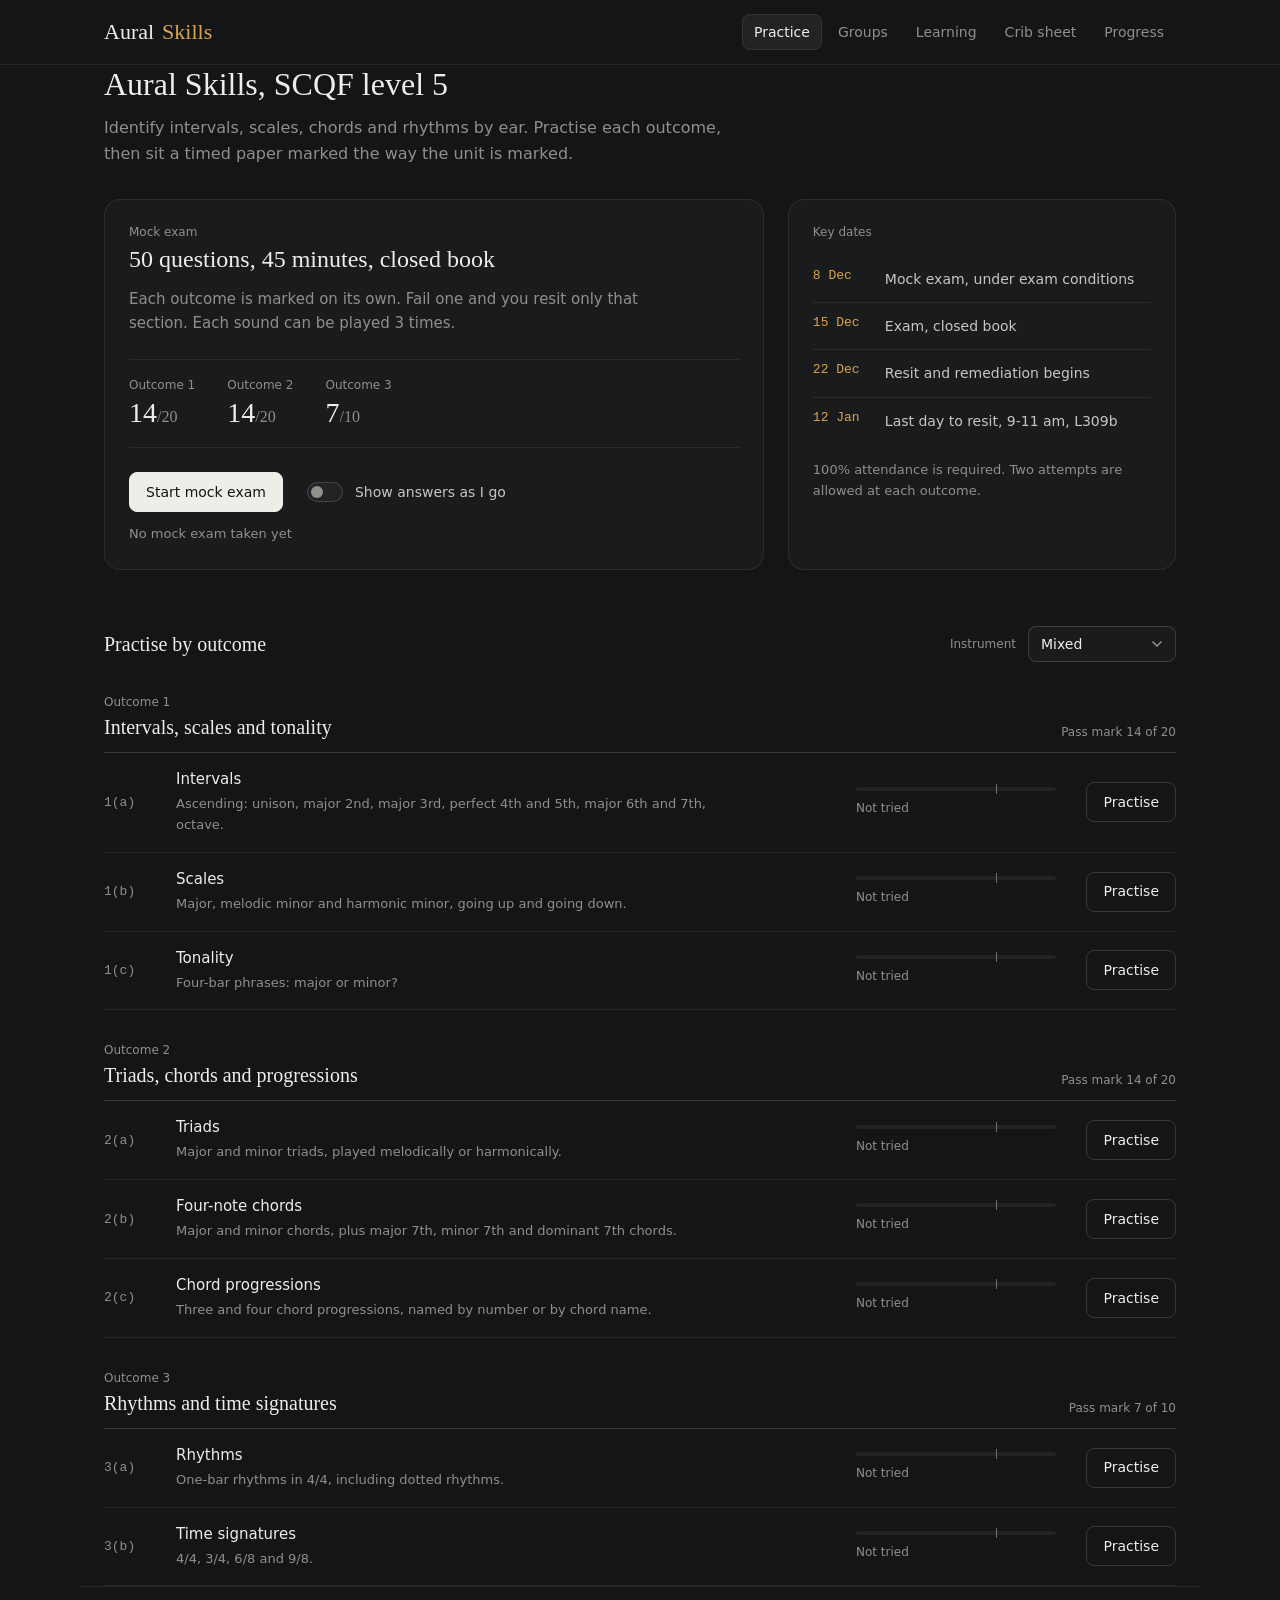
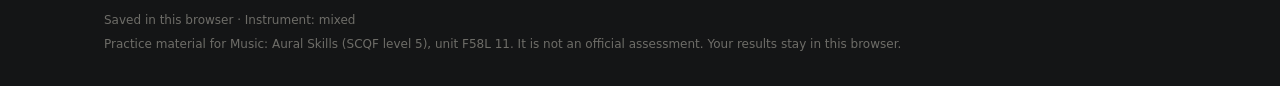
==== index.html @ 0c5f2321 "Add files via upload" ====
<!doctype html>
<html lang="en-GB">
<head>
  <meta charset="utf-8">
  <meta name="viewport" content="width=device-width, initial-scale=1">
  <meta name="color-scheme" content="dark">
  <meta name="theme-color" content="#141516">
  <title>Aural Skills: SCQF level 5 listening practice</title>
  <meta name="description" content="Listening practice and a timed mock exam for Music: Aural Skills (SCQF level 5, unit F58L 11): intervals, scales, tonality, triads, chords, progressions, rhythms and time signatures.">
  <link rel="icon" href="data:image/svg+xml,%3Csvg xmlns='http://www.w3.org/2000/svg' viewBox='0 0 100 100'%3E%3Crect width='100' height='100' rx='20' fill='%23d9a54c'/%3E%3Ctext x='50' y='72' font-size='64' font-family='Georgia,serif' text-anchor='middle' fill='%231a1306'%3EA%3C/text%3E%3C/svg%3E">
  <link rel="stylesheet" href="style.css">
</head>
<body>
  <header class="top">
    <div class="wrap bar">
      <h1 class="mark">Aural<span>Skills</span></h1>
      <nav aria-label="Main">
        <button class="navbtn" data-nav="home">Practice</button>
        <button class="navbtn" data-nav="groups">Groups</button>
        <button class="navbtn" data-nav="learning">Learning</button>
        <button class="navbtn" data-nav="crib">Crib sheet</button>
        <button class="navbtn" data-nav="progress">Progress</button>
      </nav>
    </div>
  </header>

  <main id="app" class="wrap"></main>

  <noscript><p class="wrap">This trainer needs JavaScript to play and check sounds.</p></noscript>

  <footer class="wrap disclaimer">
    <p id="foot-info">Saved in this browser</p>
    <p>Practice material for Music: Aural Skills (SCQF level 5), unit F58L 11. It is not an official assessment. Your results stay in this browser.</p>
  </footer>

  <script src="js/theory.js"></script>
  <script src="js/synth.js"></script>
  <script src="js/ex_pitch.js"></script>
  <script src="js/ex_rhythm.js"></script>
  <script src="js/exercises.js"></script>
  <script src="js/crib.js"></script>
  <script src="js/learning.js"></script>
  <script src="js/progress.js"></script>
  <script src="js/app.js"></script>
</body>
</html>
---- style.css ----
/* Quiet graphite, one brass accent, serif headings. Spacing on a 4px grid. */
:root {
  --bg: #141516;
  --surface: #1a1b1d;
  --raise: #222325;
  --line: rgba(239, 237, 232, .08);
  --line-hi: rgba(239, 237, 232, .16);
  --fg: #efede8;
  --text: #c8c6c0;
  --muted: #918f89;
  --dim: #6e6d68;
  --accent: #d9a54c;
  --on-accent: #1a1306;
  --good: #7cc596;
  --bad: #e58a80;
  --good-bg: rgba(124, 197, 150, .10);
  --bad-bg: rgba(229, 138, 128, .10);
  --serif: "Iowan Old Style", "Palatino Linotype", Palatino, "Book Antiqua", Georgia, serif;
  --sans: Inter, system-ui, -apple-system, "Segoe UI", Roboto, sans-serif;
  --mono: ui-monospace, "SF Mono", "Cascadia Mono", Menlo, Consolas, monospace;
  --ease: cubic-bezier(.2, 0, 0, 1);
  color-scheme: dark;
}

* { box-sizing: border-box; }
html { background: var(--bg); }
body { margin: 0; background: var(--bg); color: var(--text); font: 15px/1.6 var(--sans); }
.wrap { max-width: 1120px; margin: 0 auto; padding: 0 24px; }
h1, h2, h3, h4, p, dl, dd, ol, ul { margin: 0; padding: 0; }
ul, ol { list-style: none; }
button, select, input { font: inherit; color: inherit; }
:focus-visible { outline: 2px solid var(--accent); outline-offset: 2px; }

/* ---------- top bar ---------- */
.top { border-bottom: 1px solid var(--line); }
.bar { display: flex; align-items: center; justify-content: space-between; height: 64px; }
.mark { font: 500 22px var(--serif); color: var(--fg); letter-spacing: 0; }
.mark span { color: var(--accent); margin-left: 8px; }
nav { display: flex; gap: 4px; }
.navbtn {
  background: none; border: 0; cursor: pointer; border-radius: 8px; height: 36px; padding: 0 12px;
  font-size: 14px; color: var(--muted); transition: color .15s var(--ease), background-color .15s var(--ease);
}
.navbtn:hover { color: var(--fg); background: var(--raise); }
.navbtn.on { color: var(--fg); background: var(--raise); box-shadow: inset 0 0 0 1px var(--line); }

main { padding-top: 40px; padding-bottom: 64px; min-height: 70vh; }

/* ---------- type ---------- */
h2 { font: 500 32px/1.2 var(--serif); color: var(--fg); }
h3 { font: 500 20px/1.3 var(--serif); color: var(--fg); }
h4 { font-size: 15px; font-weight: 500; color: var(--fg); line-height: 1.4; }
.meta, .k { font-size: 12px; line-height: 16px; color: var(--muted); }
.note { font-size: 13px; color: var(--muted); }
.ok { color: var(--good); }
.no { color: var(--bad); }
.lead { max-width: 640px; margin-bottom: 32px; }
.lead p { margin-top: 12px; color: var(--muted); font-size: 16px; }
.section-title { font: 500 20px/1.3 var(--serif); }

/* ---------- controls ---------- */
.btn {
  display: inline-flex; align-items: center; justify-content: center; height: 40px; padding: 0 16px; cursor: pointer;
  background: none; border: 1px solid var(--line-hi); border-radius: 8px; color: var(--fg); font-size: 14px; font-weight: 500;
  transition: background-color .15s var(--ease), border-color .15s var(--ease), transform .15s var(--ease);
}
.btn:hover:not(:disabled) { background: var(--raise); border-color: var(--muted); }
.btn:active:not(:disabled) { transform: scale(.98); }
.btn:disabled { opacity: .4; cursor: not-allowed; }
.btn.primary { background: var(--fg); color: var(--bg); border-color: var(--fg); }
.btn.primary:hover:not(:disabled) { background: #fff; border-color: #fff; }
.btn.small { height: 32px; padding: 0 12px; font-size: 13px; }
.btn.danger { color: var(--bad); border-color: var(--bad); }
.btn.danger:hover:not(:disabled) { background: var(--bad-bg); border-color: var(--bad); }

.field {
  height: 36px; background: var(--surface); border: 1px solid var(--line-hi); border-radius: 8px; color: var(--fg);
  padding: 0 32px 0 12px; font-size: 14px; appearance: none; cursor: pointer;
  background-image: url("data:image/svg+xml,%3Csvg xmlns='http://www.w3.org/2000/svg' width='12' height='8' viewBox='0 0 12 8' fill='none' stroke='%23918f89' stroke-width='1.5'%3E%3Cpath d='M1.5 1.5l4.5 4.5 4.5-4.5'/%3E%3C/svg%3E");
  background-repeat: no-repeat; background-position: right 12px center;
}
.field option { background: var(--bg); }
.lbl { display: flex; align-items: center; gap: 12px; }

.switch { display: inline-flex; align-items: center; gap: 12px; cursor: pointer; background: none; border: 0; padding: 0; height: 40px; font-size: 14px; color: var(--text); }
.switch .box { width: 36px; height: 20px; border-radius: 10px; border: 1px solid var(--line-hi); background: var(--raise); position: relative; flex: none; transition: background-color .15s var(--ease); }
.switch .box::after { content: ""; position: absolute; top: 3px; left: 3px; width: 12px; height: 12px; border-radius: 50%; background: var(--muted); transition: transform .15s var(--ease), background-color .15s var(--ease); }
.switch[aria-checked="true"] .box { background: var(--accent); border-color: var(--accent); }
.switch[aria-checked="true"] .box::after { transform: translateX(16px); background: var(--on-accent); }

/* ---------- panels ---------- */
.panel { background: var(--surface); border: 1px solid var(--line); border-radius: 16px; padding: 24px; }
.row { display: flex; gap: 24px; align-items: center; flex-wrap: wrap; }
.alert { background: var(--bad-bg); border: 1px solid var(--bad); border-radius: 8px; padding: 12px 16px; margin-bottom: 16px; color: var(--fg); }

.split { display: grid; grid-template-columns: minmax(0, 1.7fr) minmax(0, 1fr); gap: 24px; }
.exam > * + * { margin-top: 12px; }
.exam h3 { font-size: 24px; margin-top: 4px; }
.exam > p:not(.meta):not(.note) { color: var(--muted); max-width: 520px; }
.exam .row { margin-top: 24px; }
.marks { display: flex; gap: 32px; margin-top: 24px; padding: 16px 0; border-block: 1px solid var(--line); }
.marks dt { font-size: 12px; color: var(--muted); }
.marks dd { font: 500 28px/1.3 var(--serif); color: var(--fg); font-variant-numeric: tabular-nums; }
.marks dd span { font-size: 16px; color: var(--muted); }
.dates ol { margin-top: 16px; }
.dates li { display: grid; grid-template-columns: 56px 1fr; gap: 16px; padding: 12px 0; border-bottom: 1px solid var(--line); font-size: 14px; }
.dates li:last-child { border-bottom: 0; }
.dates time { font: 500 13px var(--mono); color: var(--accent); font-variant-numeric: tabular-nums; }
.dates .note { margin-top: 16px; }

/* ---------- outcomes and topics ---------- */
.settings { display: flex; align-items: center; justify-content: space-between; gap: 16px; margin: 56px 0 8px; flex-wrap: wrap; }
.outcome { margin-top: 32px; }
.outcome > header { display: flex; justify-content: space-between; align-items: flex-end; gap: 16px; padding-bottom: 12px; border-bottom: 1px solid var(--line-hi); }
.outcome h3 { margin-top: 4px; }
.cut { text-align: right; }
.topic {
  display: grid; grid-template-columns: 48px minmax(0, 1fr) 200px 96px; gap: 24px; align-items: center;
  padding: 16px 0; border-bottom: 1px solid var(--line);
}
.pc { font: 500 13px var(--mono); color: var(--muted); }
.topic-text p { font-size: 13px; color: var(--muted); margin-top: 4px; max-width: 560px; }
.topic-score { display: grid; gap: 8px; font-size: 12px; color: var(--muted); font-variant-numeric: tabular-nums; }
.topic .btn { justify-self: end; }

.bar-meter { position: relative; height: 4px; border-radius: 2px; background: var(--raise); min-width: 80px; }
.bar-meter i { position: absolute; inset: 0 auto 0 0; border-radius: 2px; background: var(--muted); }
.bar-meter.met i { background: var(--accent); }
.bar-meter b { position: absolute; top: -3px; width: 1px; height: 10px; background: var(--dim); }

/* ---------- question screen ---------- */
.quiz { padding: 32px; }
.qtop { display: flex; flex-wrap: wrap; justify-content: space-between; gap: 8px; margin-bottom: 16px; }
.strip { display: flex; gap: 2px; margin-bottom: 24px; }
.strip .blk { flex: 1; height: 4px; border-radius: 2px; background: var(--raise); min-width: 3px; transition: background-color .15s var(--ease); }
.strip .blk.done { background: var(--muted); }
.strip .blk.ok { background: var(--good); }
.strip .blk.no { background: var(--bad); }
.strip .blk.cur { background: var(--accent); }

.hud { display: flex; gap: 40px; margin-bottom: 24px; }
.hud .v { font: 500 20px/1.4 var(--mono); color: var(--fg); font-variant-numeric: tabular-nums; }
.hud .v.ok { color: var(--good); }
.hud .v.low { color: var(--bad); }

.prompt { font-size: 24px; line-height: 1.35; max-width: 720px; margin-bottom: 24px; }

.stage { position: relative; border: 1px solid var(--line); border-radius: 12px; background: var(--bg); margin-bottom: 16px; overflow: hidden; }
.stage canvas { display: block; width: 100%; height: 160px; }
.stage .tl, .stage .tr { position: absolute; top: 12px; font-size: 12px; line-height: 16px; color: var(--muted); pointer-events: none; }
.stage .tl { left: 16px; }
.stage .tr { right: 16px; display: flex; align-items: center; gap: 8px; }
.stage .tr::before { content: ""; width: 6px; height: 6px; border-radius: 50%; background: var(--dim); }
.stage .tr.live { color: var(--accent); }
.stage .tr.live::before { background: var(--accent); }
.playrow { display: flex; align-items: center; gap: 16px; flex-wrap: wrap; margin-bottom: 24px; }

.options { display: grid; grid-template-columns: repeat(auto-fit, minmax(280px, 1fr)); gap: 8px; }
.opt {
  display: flex; align-items: center; gap: 16px; padding: 0 16px; min-height: 56px; text-align: left; cursor: pointer;
  background: var(--bg); border: 1px solid var(--line-hi); border-radius: 12px; color: var(--fg); font-size: 16px;
  transition: background-color .15s var(--ease), border-color .15s var(--ease), opacity .15s var(--ease);
}
.opt .num { width: 20px; flex: none; font: 500 13px var(--mono); color: var(--muted); }
.opt:hover:not(:disabled) { background: var(--raise); border-color: var(--muted); }
.opt:disabled { cursor: default; }
.opt.sel { border-color: var(--accent); background: rgba(217, 165, 76, .08); }
.opt.sel .num { color: var(--accent); }
.opt.right { background: var(--good-bg); border-color: var(--good); }
.opt.right .num { color: var(--good); }
.opt.wrong { background: var(--bad-bg); border-color: var(--bad); }
.opt.wrong .num { color: var(--bad); }
.opt.dimmed { opacity: .45; }

.feedback { margin-top: 24px; border-radius: 12px; padding: 20px 24px; border: 1px solid var(--line-hi); }
.feedback > * + * { margin-top: 8px; }
.feedback.good { border-color: var(--good); background: var(--good-bg); }
.feedback.bad { border-color: var(--bad); background: var(--bad-bg); }
.verdict { font: 500 20px/1.3 var(--serif); }
.feedback.good .verdict { color: var(--good); }
.feedback.bad .verdict { color: var(--bad); }
.feedback .why { max-width: 720px; color: var(--text); }
.actions { display: flex; gap: 12px; flex-wrap: wrap; margin-top: 24px; }
.feedback .actions { margin-top: 16px; }
.keys { margin-top: 32px; font-size: 12px; color: var(--dim); }
kbd { font: 500 11px var(--mono); border: 1px solid var(--line-hi); border-radius: 4px; padding: 2px 6px; color: var(--muted); margin: 0 4px 0 12px; }
.keys kbd:first-child { margin-left: 0; }

/* ---------- results, progress, crib ---------- */
.results h2 { margin: 4px 0 24px; }
.sections { display: grid; gap: 8px; }
.sec { display: flex; justify-content: space-between; align-items: center; gap: 16px; padding: 16px 20px; border: 1px solid var(--line-hi); border-radius: 12px; background: var(--bg); }
.sec.pass { border-left: 3px solid var(--good); }
.sec.fail { border-left: 3px solid var(--bad); }
.sec-score { text-align: right; display: grid; }
.sec-score strong { font: 500 32px/1.2 var(--serif); color: var(--fg); font-variant-numeric: tabular-nums; }
.sec-score strong span { font-size: 16px; color: var(--muted); }
.advice { margin-top: 24px; max-width: 640px; }
.missed { margin-top: 40px; }
.missed .section-title { margin-bottom: 12px; }
details { border: 1px solid var(--line); border-radius: 12px; margin-top: 8px; }
details[open] { border-color: var(--line-hi); }
summary { cursor: pointer; padding: 12px 16px; font-size: 14px; color: var(--fg); display: flex; gap: 16px; align-items: baseline; }
details > :not(summary) { margin: 0 16px 12px; }
details > button { margin-bottom: 16px; }

.progress h2 { margin-bottom: 8px; }
.group { margin-top: 32px; }
table.t { border-collapse: collapse; width: 100%; }
.t th { text-align: left; font-size: 12px; font-weight: 400; color: var(--muted); padding: 8px 16px 8px 0; border-bottom: 1px solid var(--line-hi); }
.t td { padding: 12px 16px 12px 0; border-bottom: 1px solid var(--line); vertical-align: middle; font-size: 14px; }
.t td:first-child { color: var(--fg); }
.t td.bar-cell { width: 40%; }
.t td.num { font: 400 13px var(--mono); text-align: right; white-space: nowrap; padding-right: 0; color: var(--muted); font-variant-numeric: tabular-nums; }
.progress .section-title { margin-top: 48px; }
.hist { margin-top: 12px; }
.hist > div { display: flex; gap: 24px; align-items: baseline; padding: 12px 0; border-bottom: 1px solid var(--line); font-size: 14px; }
.hist time { color: var(--muted); width: 96px; }
.hist strong { font: 500 14px var(--mono); color: var(--fg); width: 56px; font-variant-numeric: tabular-nums; }
.hist .parts { display: flex; gap: 16px; font: 400 13px var(--mono); font-variant-numeric: tabular-nums; }

.crib-grid { display: grid; grid-template-columns: repeat(auto-fill, minmax(340px, 1fr)); gap: 16px; margin-top: 16px; }
.crib-grid .panel { padding: 20px; }
.crib-grid h4 { font: 500 16px var(--serif); margin-bottom: 8px; }
.crib-grid .t td { padding: 8px 16px 8px 0; font-size: 13px; }
.crib-grid .note { margin-top: 12px; }

.disclaimer { color: var(--dim); font-size: 12px; padding-top: 24px; padding-bottom: 32px; border-top: 1px solid var(--line); display: grid; gap: 4px; }

@media (max-width: 800px) {
  .split { grid-template-columns: 1fr; }
  .topic { grid-template-columns: 40px 1fr auto; gap: 8px 16px; }
  .topic-score { grid-column: 2 / 4; grid-row: 2; }
  .topic .btn { grid-row: 1; grid-column: 3; }
  .marks { gap: 24px; }
}
@media (max-width: 560px) {
  .wrap { padding: 0 16px; }
  h2 { font-size: 28px; }
  .quiz { padding: 20px; }
  .prompt { font-size: 20px; }
  .options { grid-template-columns: 1fr; }
  .hud { gap: 24px; flex-wrap: wrap; }
  .t td.bar-cell { display: none; }
  .hist > div { flex-wrap: wrap; gap: 8px 16px; }
  .outcome > header { flex-direction: column; align-items: flex-start; }
  .cut { text-align: left; }
  .crib-grid { grid-template-columns: 1fr; }
  .sec { flex-direction: column; align-items: flex-start; }
  .sec-score { text-align: left; }
}

@media (prefers-reduced-motion: no-preference) {
  .feedback { animation: rise .2s var(--ease); }
  @keyframes rise { from { transform: translateY(4px); opacity: 0; } to { transform: none; opacity: 1; } }
}

/* ---------- groups ---------- */
.group-list { display: grid; gap: 16px; margin-bottom: 32px; }
.group-card { display: flex; justify-content: space-between; align-items: center; gap: 24px; flex-wrap: wrap; }
.group-card .note { margin-top: 8px; }
.group-form { display: grid; gap: 16px; max-width: 520px; }
.group-form label.meta { display: grid; gap: 8px; }
.group-form fieldset { border: 0; padding: 0; margin: 0; display: grid; gap: 8px; }
.group-form legend { padding: 0; margin-bottom: 8px; }
.field.text { width: 100%; padding-right: 12px; cursor: text; background-image: none; }
.check { display: flex; align-items: center; gap: 12px; font-size: 14px; color: var(--text); }
.check input { accent-color: var(--accent); width: 16px; height: 16px; }

/* ---------- learning ---------- */
.learn-card p { margin-top: 8px; font-size: 14px; }
.learn-list { margin: 10px 0 0 18px; padding: 0; font-size: 13px; color: var(--text); display: grid; gap: 4px; }
.hear { display: flex; flex-wrap: wrap; gap: 8px; margin-top: 14px; }
.btn.small { padding: 6px 12px; font-size: 13px; }
.learn-card .tip { color: var(--accent); font-size: 13px; }
.recall { margin-top: 16px; }
.recall details { margin-top: 4px; }
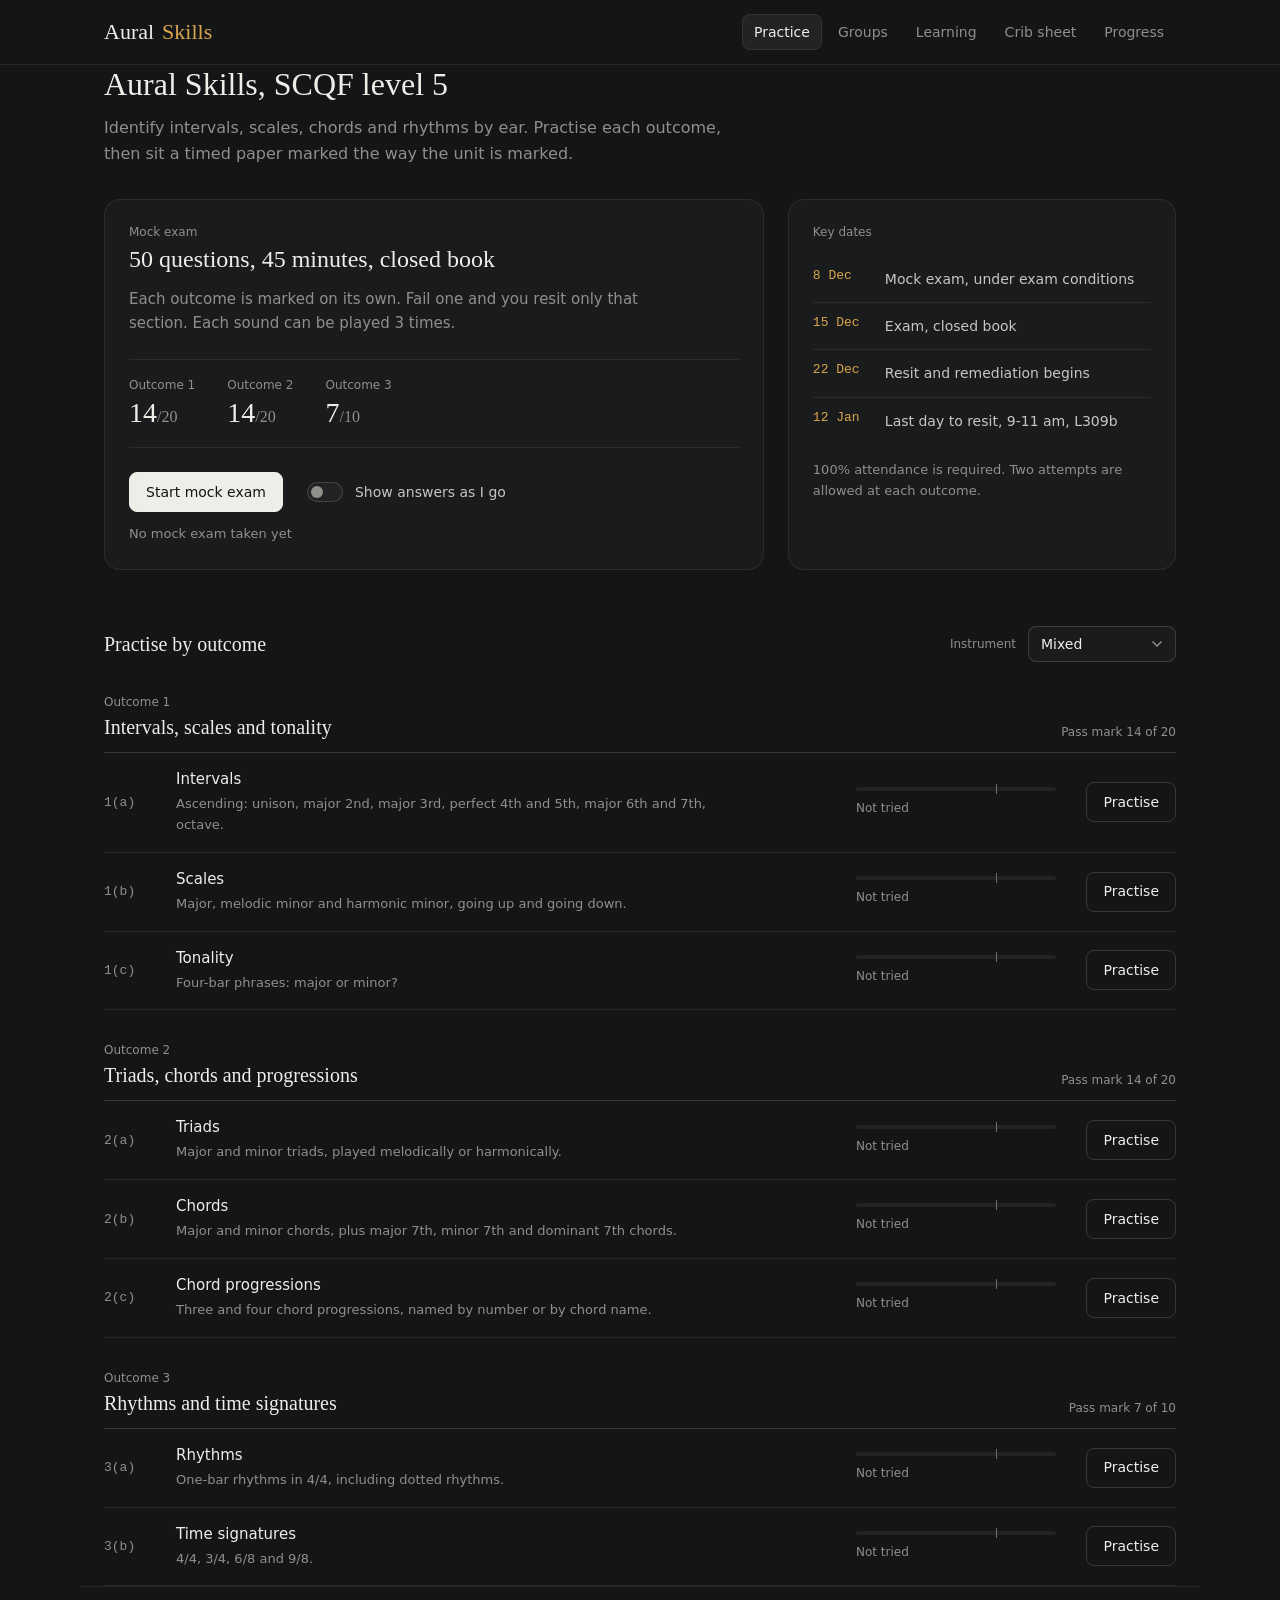
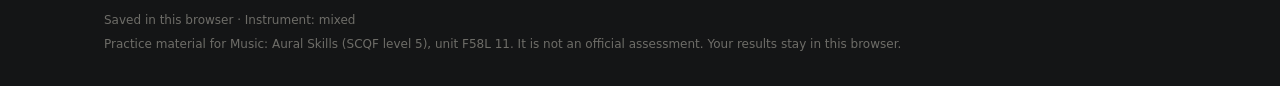
==== commit 7f6b10f1: "Add files via upload" ====
--- a/index.html
+++ b/index.html
@@ -33,14 +33,14 @@
     <p>Practice material for Music: Aural Skills (SCQF level 5), unit F58L 11. It is not an official assessment. Your results stay in this browser.</p>
   </footer>
 
-  <script src="js/theory.js"></script>
-  <script src="js/synth.js"></script>
-  <script src="js/ex_pitch.js"></script>
-  <script src="js/ex_rhythm.js"></script>
-  <script src="js/exercises.js"></script>
-  <script src="js/crib.js"></script>
-  <script src="js/learning.js"></script>
-  <script src="js/progress.js"></script>
-  <script src="js/app.js"></script>
+  <script src="js/theory.js?v=3"></script>
+  <script src="js/synth.js?v=3"></script>
+  <script src="js/ex_pitch.js?v=3"></script>
+  <script src="js/ex_rhythm.js?v=3"></script>
+  <script src="js/exercises.js?v=3"></script>
+  <script src="js/crib.js?v=3"></script>
+  <script src="js/learning.js?v=3"></script>
+  <script src="js/progress.js?v=3"></script>
+  <script src="js/app.js?v=3"></script>
 </body>
 </html>
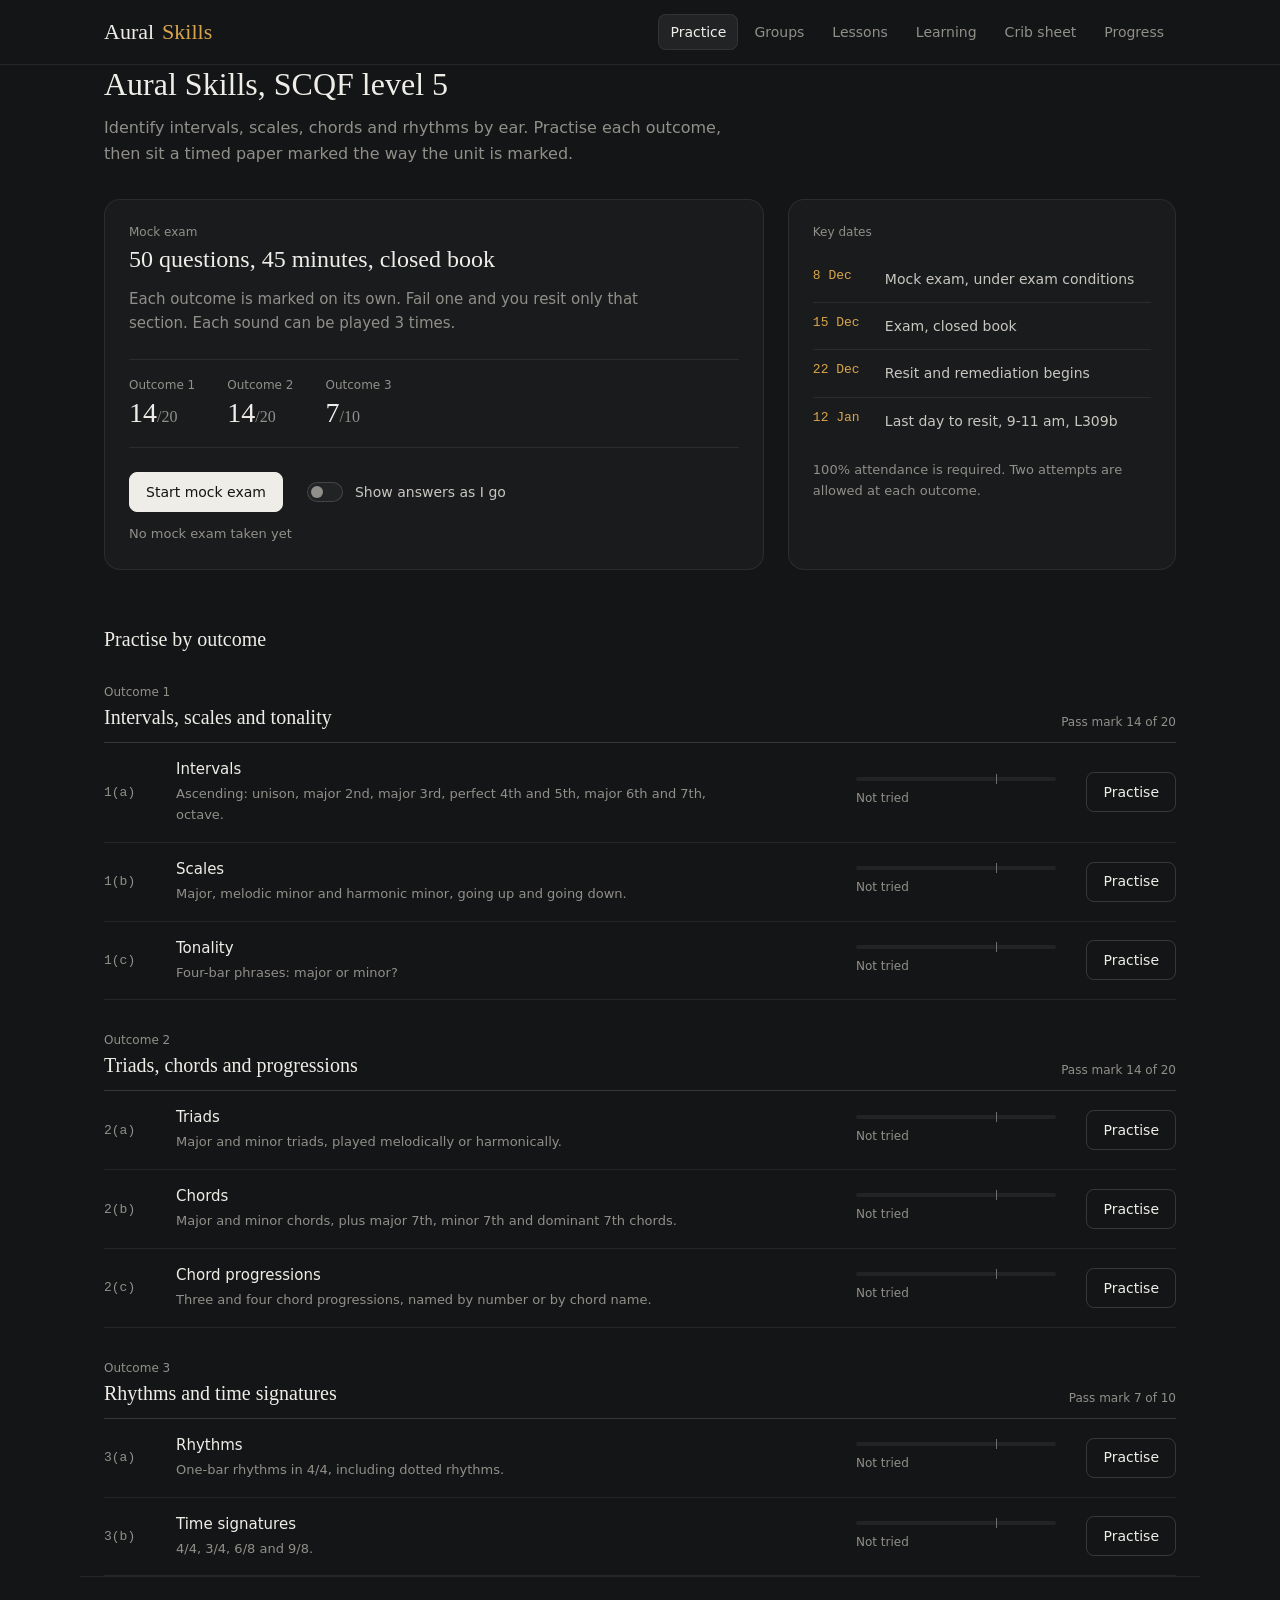
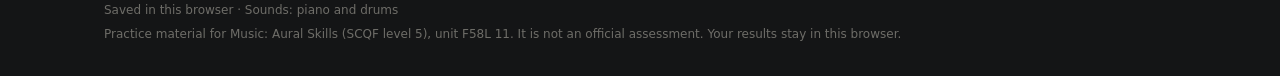
==== commit f61d0e7c: "Add files via upload" ====
--- a/index.html
+++ b/index.html
@@ -17,6 +17,7 @@
       <nav aria-label="Main">
         <button class="navbtn" data-nav="home">Practice</button>
         <button class="navbtn" data-nav="groups">Groups</button>
+        <button class="navbtn" data-nav="lessons">Lessons</button>
         <button class="navbtn" data-nav="learning">Learning</button>
         <button class="navbtn" data-nav="crib">Crib sheet</button>
         <button class="navbtn" data-nav="progress">Progress</button>
@@ -33,14 +34,15 @@
     <p>Practice material for Music: Aural Skills (SCQF level 5), unit F58L 11. It is not an official assessment. Your results stay in this browser.</p>
   </footer>
 
-  <script src="js/theory.js?v=3"></script>
-  <script src="js/synth.js?v=3"></script>
-  <script src="js/ex_pitch.js?v=3"></script>
-  <script src="js/ex_rhythm.js?v=3"></script>
-  <script src="js/exercises.js?v=3"></script>
-  <script src="js/crib.js?v=3"></script>
-  <script src="js/learning.js?v=3"></script>
-  <script src="js/progress.js?v=3"></script>
-  <script src="js/app.js?v=3"></script>
+  <script src="js/theory.js?v=4"></script>
+  <script src="js/synth.js?v=4"></script>
+  <script src="js/ex_pitch.js?v=4"></script>
+  <script src="js/ex_rhythm.js?v=4"></script>
+  <script src="js/exercises.js?v=4"></script>
+  <script src="js/crib.js?v=4"></script>
+  <script src="js/learning.js?v=4"></script>
+  <script src="js/lessons.js?v=4"></script>
+  <script src="js/progress.js?v=4"></script>
+  <script src="js/app.js?v=4"></script>
 </body>
 </html>
--- a/style.css
+++ b/style.css
@@ -275,3 +275,54 @@
 .learn-card .tip { color: var(--accent); font-size: 13px; }
 .recall { margin-top: 16px; }
 .recall details { margin-top: 4px; }
+
+/* ---------- lessons ---------- */
+.lessons .lead h2 { margin-top: 4px; }
+.lstep { margin-top: 28px; max-width: 720px; }
+.lstep h4 { font: 500 20px/1.3 var(--serif); margin-bottom: 8px; }
+.lstep p { margin-top: 8px; font-size: 15px; }
+.lstep .learn-list { font-size: 14px; margin-top: 12px; }
+.lstep .hear { margin-top: 14px; }
+.ltip { margin-top: 20px; max-width: 720px; padding: 14px 18px; border-left: 3px solid var(--accent); background: rgba(217, 165, 76, .07); border-radius: 0 10px 10px 0; font-size: 14px; }
+.ltip strong { color: var(--accent); }
+.lprog { display: flex; align-items: center; gap: 16px; max-width: 720px; margin-bottom: 8px; }
+.lprog .bar-meter { flex: 1; }
+.lvalues { display: grid; grid-template-columns: repeat(auto-fill, minmax(190px, 1fr)); gap: 12px; margin-top: 24px; }
+.lvalue { padding: 18px; display: grid; gap: 6px; justify-items: start; }
+.lvalue .nsvg { color: var(--fg); height: 68px; }
+.lvalue .lbeats { font: 500 18px var(--serif); color: var(--accent); }
+.lvalue .lbar { width: 100%; margin: 6px 0 8px; }
+.lbar { display: flex; width: 100%; max-width: 640px; height: 30px; border: 1px solid var(--line-hi); border-radius: 6px; overflow: hidden; background: var(--bg); }
+.lseg { display: flex; align-items: center; justify-content: center; font-size: 12px; color: var(--on-accent); background: var(--accent); border-right: 2px solid var(--bg); white-space: nowrap; overflow: hidden; }
+.lseg:last-child { border-right: 0; }
+.lseg.rest { background: var(--raise); color: var(--muted); }
+.lrow { margin-top: 18px; }
+.lrow .lbar { margin: 6px 0 10px; }
+.ltree { display: grid; gap: 6px; max-width: 640px; }
+.ltree-row { display: grid; grid-template-columns: 120px 1fr; gap: 12px; align-items: center; font-size: 13px; }
+.ltree-name { color: var(--muted); }
+.ltree-segs { display: flex; height: 26px; gap: 2px; }
+.ltree-seg { flex: 1; background: var(--accent); border-radius: 3px; opacity: .85; }
+.kb { width: 100%; max-width: 640px; height: auto; margin-top: 14px; display: block; }
+.kb .wk { fill: #e9e6df; stroke: #141516; stroke-width: 1; cursor: pointer; }
+.kb .wk:hover { fill: #fff; }
+.kb .bk { fill: #1d1d1f; stroke: #000; cursor: pointer; }
+.kb .bk:hover { fill: #3a3a3d; }
+.kb .hi { fill: var(--accent); }
+.kb .wk.hi:hover { fill: #e8b865; }
+.kb .kl { font: 500 12px var(--sans); fill: #555; pointer-events: none; }
+.lcheck { margin-top: 24px; max-width: 720px; padding: 20px; }
+.lcheck h4 { margin: 6px 0 14px; font-size: 17px; }
+.lcheck .opts { display: grid; gap: 8px; margin-top: 14px; }
+.lcheck .opt { min-height: 48px; font-size: 15px; }
+.lwhy { margin-top: 14px; font-size: 14px; }
+.lremember, .lresult { margin-top: 32px; max-width: 720px; }
+.lresult h3 { margin: 4px 0 10px; font-size: 28px; }
+.lhow { margin: 12px 0 0 18px; display: grid; gap: 8px; font-size: 14px; }
+.lcard { display: grid; gap: 8px; align-content: space-between; }
+.lcard .note { margin-top: 0; }
+.lfoot { display: flex; align-items: center; justify-content: space-between; gap: 12px; margin-top: 8px; }
+.chip { font-size: 12px; color: var(--muted); }
+.chip.ok { color: var(--good); }
+.chip.no { color: var(--bad); }
+.chip.due { color: var(--accent); }
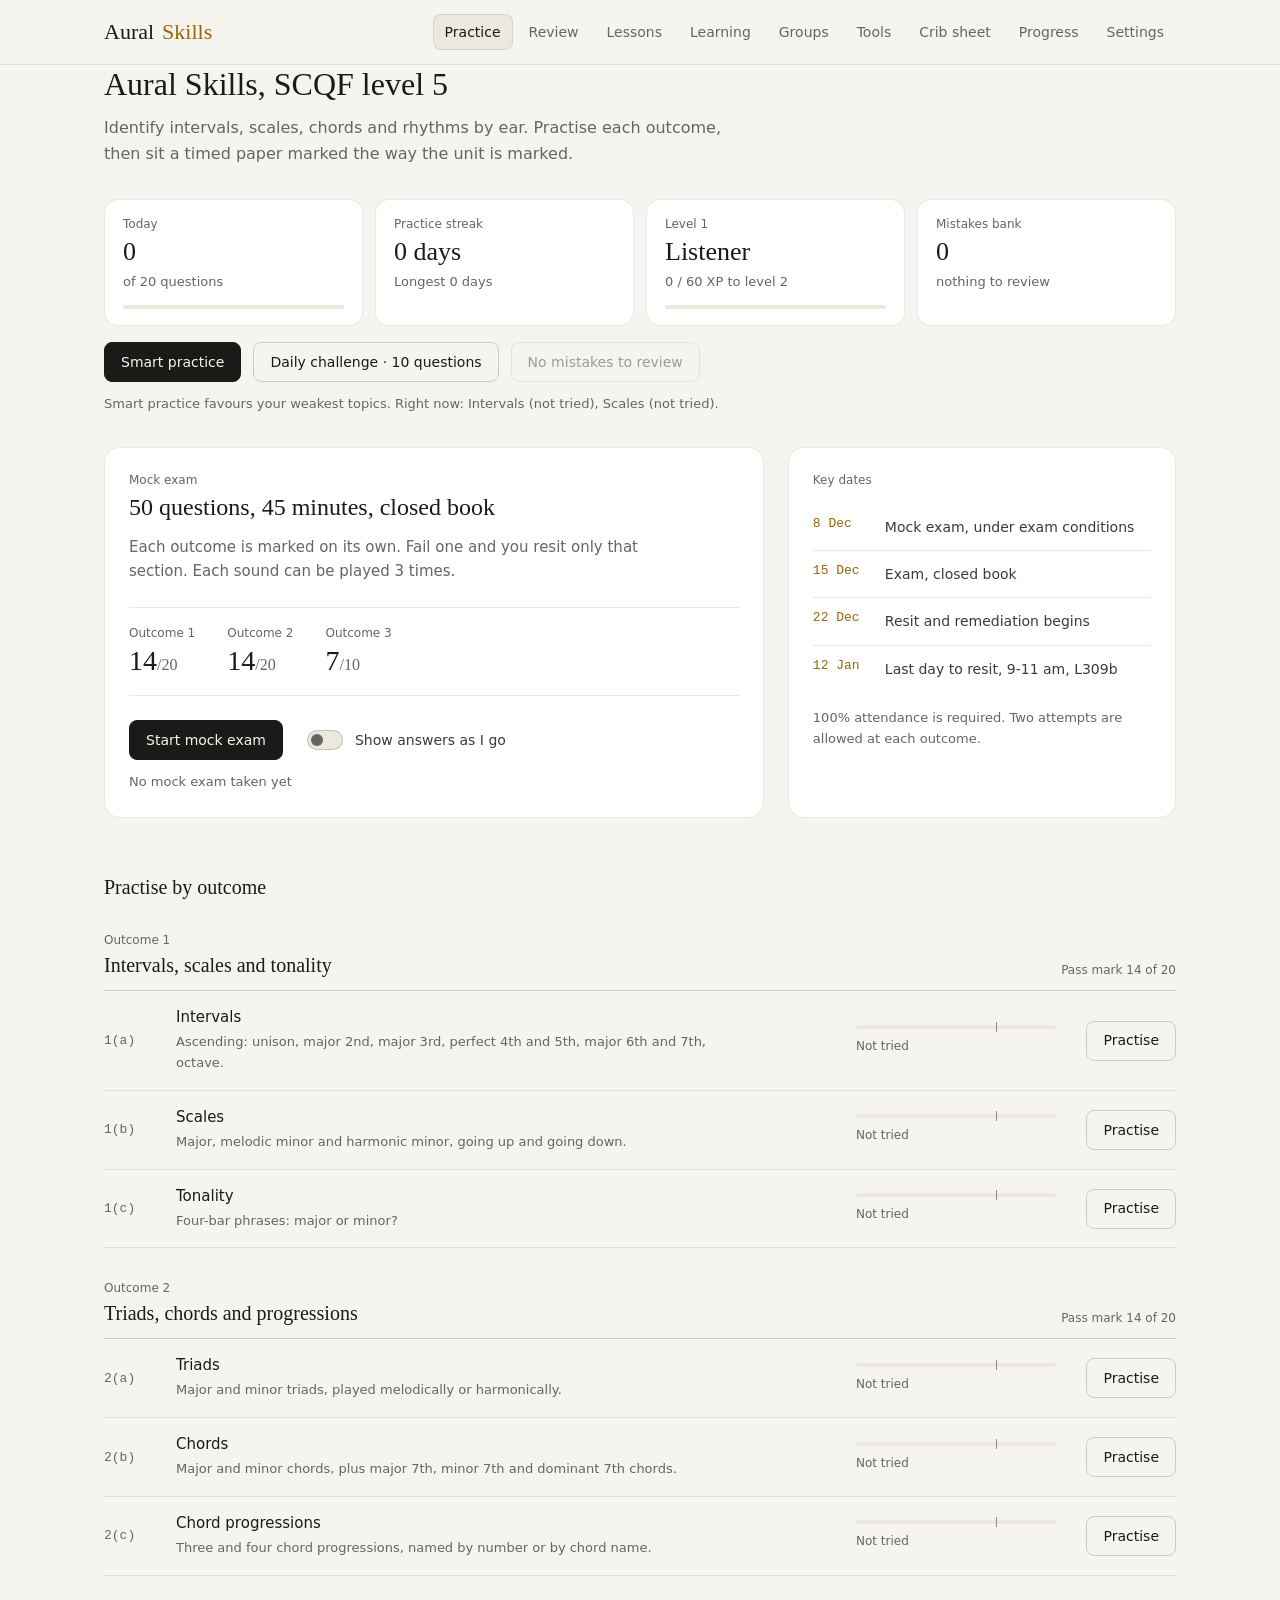
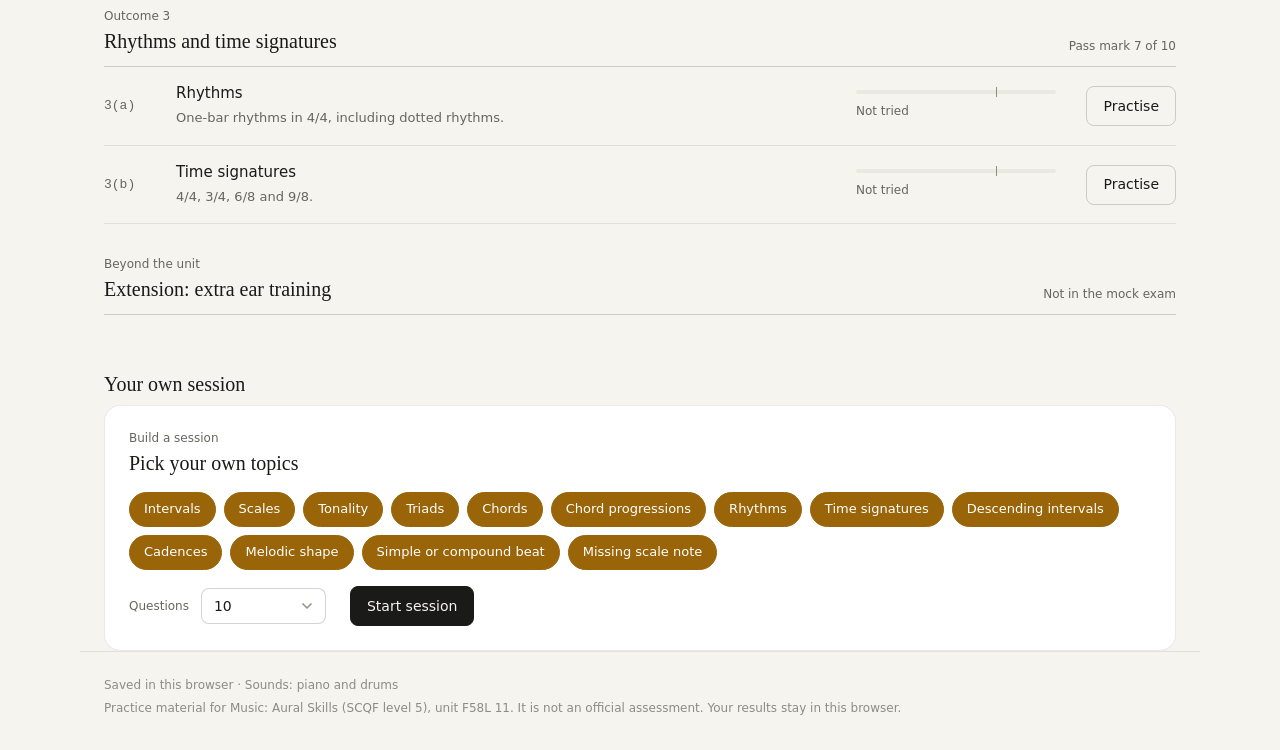
==== commit 0d01d7f9: "Add files via upload" ====
--- a/index.html
+++ b/index.html
@@ -3,11 +3,14 @@
 <head>
   <meta charset="utf-8">
   <meta name="viewport" content="width=device-width, initial-scale=1">
-  <meta name="color-scheme" content="dark">
+  <meta name="color-scheme" content="dark light">
   <meta name="theme-color" content="#141516">
   <title>Aural Skills: SCQF level 5 listening practice</title>
   <meta name="description" content="Listening practice and a timed mock exam for Music: Aural Skills (SCQF level 5, unit F58L 11): intervals, scales, tonality, triads, chords, progressions, rhythms and time signatures.">
   <link rel="icon" href="data:image/svg+xml,%3Csvg xmlns='http://www.w3.org/2000/svg' viewBox='0 0 100 100'%3E%3Crect width='100' height='100' rx='20' fill='%23d9a54c'/%3E%3Ctext x='50' y='72' font-size='64' font-family='Georgia,serif' text-anchor='middle' fill='%231a1306'%3EA%3C/text%3E%3C/svg%3E">
+  <link rel="manifest" href="manifest.webmanifest">
+  <link rel="apple-touch-icon" href="icon.svg">
+  <script>try{var t=JSON.parse(localStorage.getItem("aural-trainer-progress-v2")).settings.theme;document.documentElement.dataset.theme=t==="light"||t==="dark"?t:"auto"}catch(e){document.documentElement.dataset.theme="auto"}</script>
   <link rel="stylesheet" href="style.css">
 </head>
 <body>
@@ -34,15 +37,17 @@
     <p>Practice material for Music: Aural Skills (SCQF level 5), unit F58L 11. It is not an official assessment. Your results stay in this browser.</p>
   </footer>
 
-  <script src="js/theory.js?v=4"></script>
-  <script src="js/synth.js?v=4"></script>
-  <script src="js/ex_pitch.js?v=4"></script>
-  <script src="js/ex_rhythm.js?v=4"></script>
-  <script src="js/exercises.js?v=4"></script>
-  <script src="js/crib.js?v=4"></script>
-  <script src="js/learning.js?v=4"></script>
-  <script src="js/lessons.js?v=4"></script>
-  <script src="js/progress.js?v=4"></script>
-  <script src="js/app.js?v=4"></script>
+  <script src="js/theory.js?v=5"></script>
+  <script src="js/synth.js?v=5"></script>
+  <script src="js/ex_pitch.js?v=5"></script>
+  <script src="js/ex_rhythm.js?v=5"></script>
+  <script src="js/ex_extra.js?v=5"></script>
+  <script src="js/exercises.js?v=5"></script>
+  <script src="js/crib.js?v=5"></script>
+  <script src="js/learning.js?v=5"></script>
+  <script src="js/lessons.js?v=5"></script>
+  <script src="js/progress.js?v=5"></script>
+  <script src="js/plus.js?v=5"></script>
+  <script src="js/app.js?v=5"></script>
 </body>
 </html>
--- a/style.css
+++ b/style.css
@@ -326,3 +326,94 @@
 .chip.ok { color: var(--good); }
 .chip.no { color: var(--bad); }
 .chip.due { color: var(--accent); }
+
+/* ======================= v2 additions ======================= */
+
+/* ---------- light theme ---------- */
+:root[data-theme="light"] {
+  --bg: #f6f4ef; --surface: #ffffff; --raise: #ebe8df; --line: rgba(20, 20, 20, .09); --line-hi: rgba(20, 20, 20, .18);
+  --fg: #1a1a18; --text: #3a3a36; --muted: #66655f; --dim: #8c8b84; --accent: #9a6408; --on-accent: #ffffff;
+  --good: #1d7a45; --bad: #b3372b; --good-bg: rgba(29, 122, 69, .09); --bad-bg: rgba(179, 55, 43, .08);
+  color-scheme: light;
+}
+@media (prefers-color-scheme: light) {
+  :root[data-theme="auto"] {
+    --bg: #f6f4ef; --surface: #ffffff; --raise: #ebe8df; --line: rgba(20, 20, 20, .09); --line-hi: rgba(20, 20, 20, .18);
+    --fg: #1a1a18; --text: #3a3a36; --muted: #66655f; --dim: #8c8b84; --accent: #9a6408; --on-accent: #ffffff;
+    --good: #1d7a45; --bad: #b3372b; --good-bg: rgba(29, 122, 69, .09); --bad-bg: rgba(179, 55, 43, .08);
+    color-scheme: light;
+  }
+}
+.btn.primary:hover:not(:disabled) { background: var(--text); border-color: var(--text); }
+:root[data-motion="off"] *, :root[data-motion="off"] *::before, :root[data-motion="off"] *::after { animation: none !important; transition: none !important; }
+
+/* ---------- header on small screens ---------- */
+@media (max-width: 900px) {
+  .bar { flex-direction: column; align-items: flex-start; height: auto; padding-top: 12px; padding-bottom: 8px; gap: 4px; }
+  nav { max-width: 100%; overflow-x: auto; scrollbar-width: none; padding-bottom: 4px; }
+  nav::-webkit-scrollbar { display: none; }
+  .navbtn { white-space: nowrap; flex: none; }
+}
+
+/* ---------- dashboard ---------- */
+.dash { margin-bottom: 32px; }
+.dgrid { display: grid; grid-template-columns: repeat(auto-fit, minmax(190px, 1fr)); gap: 12px; }
+.dstat { background: var(--surface); border: 1px solid var(--line); border-radius: 14px; padding: 16px 18px; display: grid; gap: 4px; align-content: start; }
+.dstat .dv { font: 500 26px/1.25 var(--serif); color: var(--fg); font-variant-numeric: tabular-nums; }
+.dstat .bar-meter { margin-top: 8px; }
+.dcta { display: flex; gap: 12px; flex-wrap: wrap; margin-top: 16px; }
+.dwhy { margin-top: 12px; max-width: 720px; }
+
+/* ---------- builder, chips ---------- */
+.builder h3 { margin: 4px 0 16px; }
+.chips { display: flex; flex-wrap: wrap; gap: 8px; }
+.tchip { background: none; border: 1px solid var(--line-hi); border-radius: 999px; padding: 6px 14px; font-size: 13px; color: var(--muted); cursor: pointer; transition: all .15s var(--ease); }
+.tchip:hover { color: var(--fg); border-color: var(--muted); }
+.tchip.on { color: var(--on-accent); background: var(--accent); border-color: var(--accent); }
+.tchip.static { cursor: default; }
+.tchip.static:hover { color: var(--muted); border-color: var(--line-hi); }
+input[type="range"] { accent-color: var(--accent); width: 200px; }
+
+/* ---------- review, drill summary ---------- */
+.review summary { justify-content: space-between; }
+.review summary span:nth-child(2) { flex: 1; }
+.results .marks { margin-top: 0; margin-bottom: 8px; }
+
+/* ---------- charts ---------- */
+.insights > .section-title { margin: 40px 0 12px; font-size: 18px; }
+.insights .dgrid { margin-bottom: 8px; }
+.chart svg { display: block; max-width: 720px; }
+.chart .ax { font: 400 11px var(--sans); fill: var(--muted); }
+.chart .hm0 { fill: var(--raise); }
+.chart .hm1 { fill: var(--accent); opacity: .35; }
+.chart .hm2 { fill: var(--accent); opacity: .65; }
+.chart .hm3 { fill: var(--accent); }
+.focus li { display: flex; justify-content: space-between; align-items: center; gap: 16px; padding: 10px 0; border-bottom: 1px solid var(--line); font-size: 14px; color: var(--fg); }
+.ach { display: grid; grid-template-columns: repeat(auto-fill, minmax(200px, 1fr)); gap: 10px; margin-top: 12px; }
+.achcard { border: 1px dashed var(--line-hi); border-radius: 12px; padding: 12px 14px; display: grid; gap: 4px; font-size: 13px; color: var(--muted); opacity: .6; }
+.achcard strong { color: var(--fg); font-weight: 500; font-size: 14px; }
+.achcard.got { opacity: 1; border-style: solid; border-color: var(--accent); background: rgba(217, 165, 76, .07); }
+.achcard time { font-size: 11px; color: var(--accent); }
+
+/* ---------- tools: piano + metronome ---------- */
+.piano { position: relative; height: 180px; max-width: 760px; user-select: none; touch-action: none; }
+.pk { position: absolute; top: 0; border: 1px solid #000; padding: 0; cursor: pointer; font: 500 11px var(--sans); }
+.pk.white { height: 100%; background: #ece9e2; color: #555; border-radius: 0 0 6px 6px; display: flex; align-items: flex-end; justify-content: center; padding-bottom: 8px; }
+.pk.black { height: 62%; background: #1b1b1d; z-index: 2; border-radius: 0 0 4px 4px; }
+.pk.white.down { background: var(--accent); color: var(--on-accent); }
+.pk.black.down { background: var(--accent); }
+.beats { display: flex; gap: 12px; margin-top: 24px; }
+.beats i { width: 20px; height: 20px; border-radius: 50%; background: var(--raise); border: 1px solid var(--line-hi); transition: background-color .06s; }
+.beats i.on { background: var(--accent); border-color: var(--accent); }
+
+/* ---------- settings ---------- */
+.srow { display: flex; justify-content: space-between; align-items: center; gap: 24px; padding: 16px 0; border-bottom: 1px solid var(--line); }
+.srow:last-child { border-bottom: 0; }
+.settings-page h3 { margin-bottom: 4px; }
+.settings-page .panel { max-width: 720px; }
+
+/* ---------- toasts ---------- */
+#toasts { position: fixed; right: 16px; bottom: 16px; display: grid; gap: 8px; z-index: 50; max-width: min(340px, calc(100vw - 32px)); }
+.toast { background: var(--fg); color: var(--bg); border-radius: 12px; padding: 12px 16px; display: grid; gap: 2px; font-size: 13px; box-shadow: 0 8px 24px rgba(0, 0, 0, .35); animation: rise .25s var(--ease); transition: opacity .4s; }
+.toast strong { font-weight: 600; }
+.toast.out { opacity: 0; }
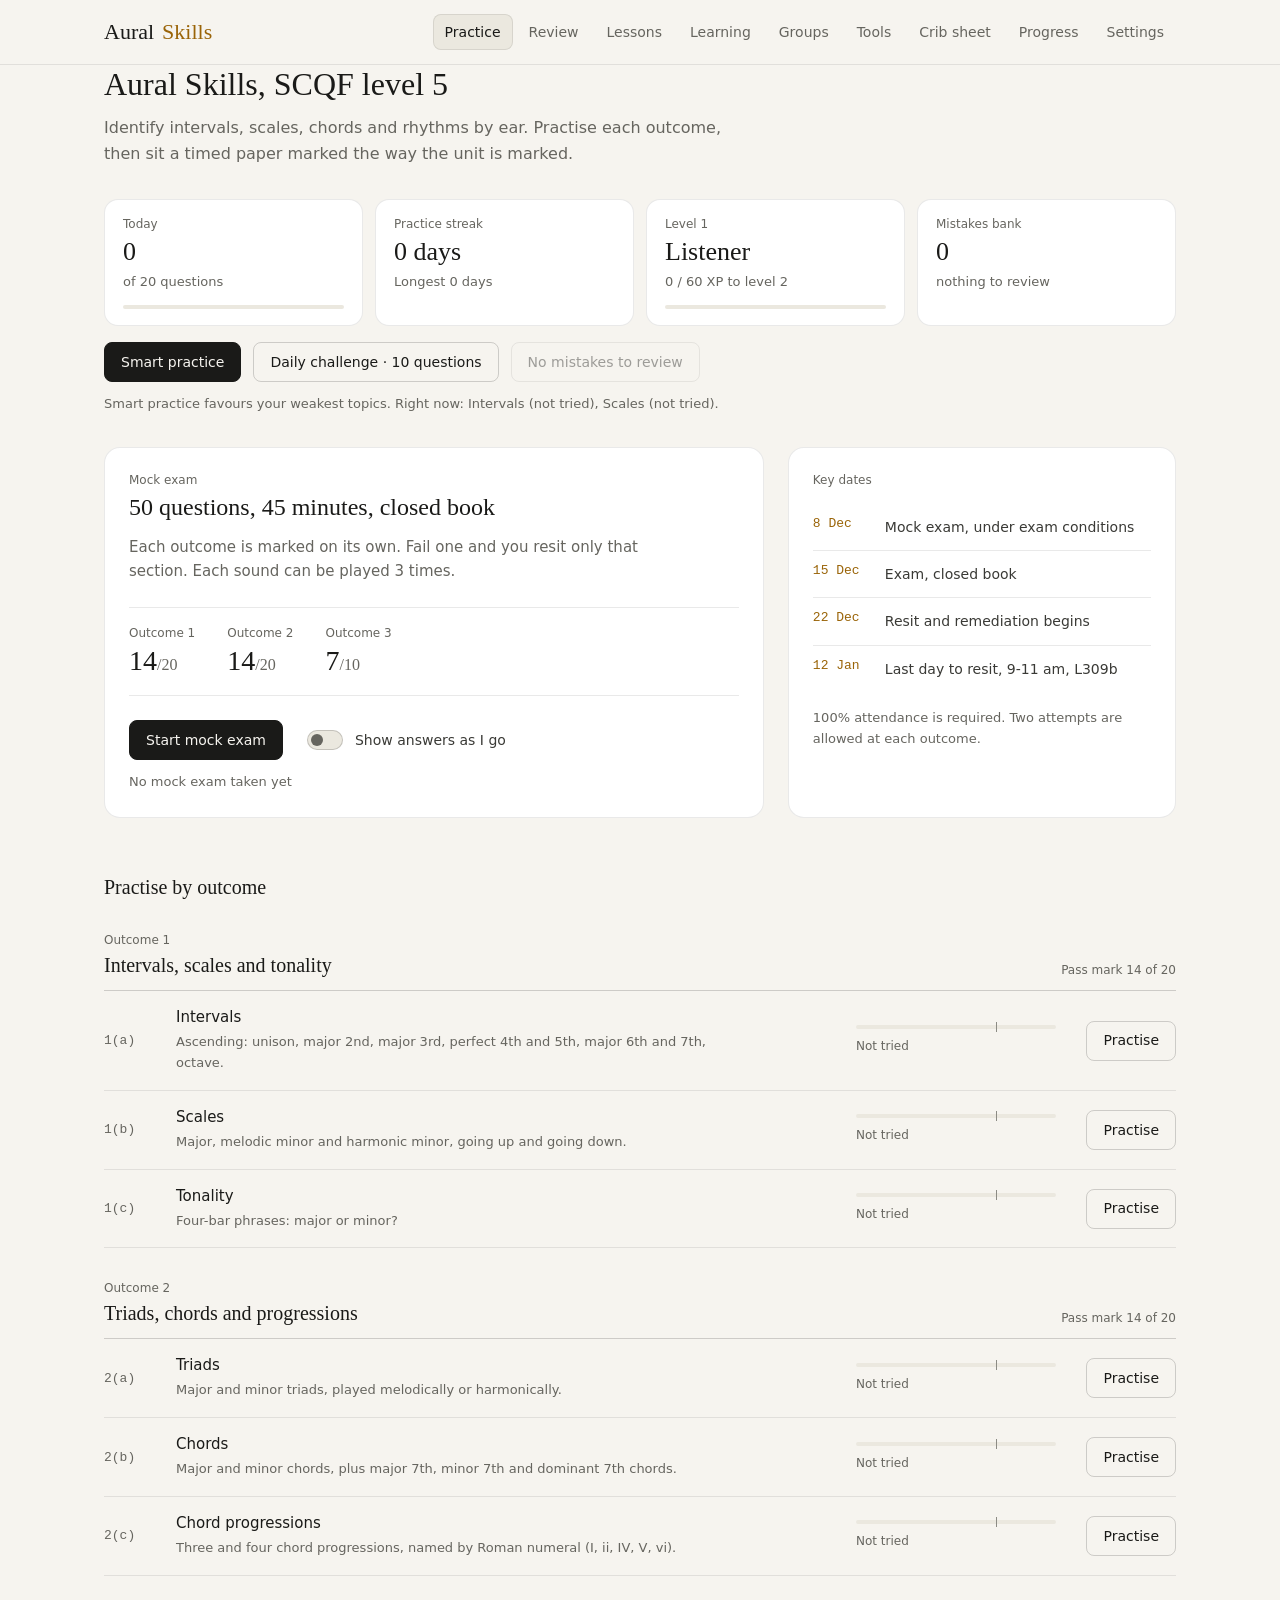
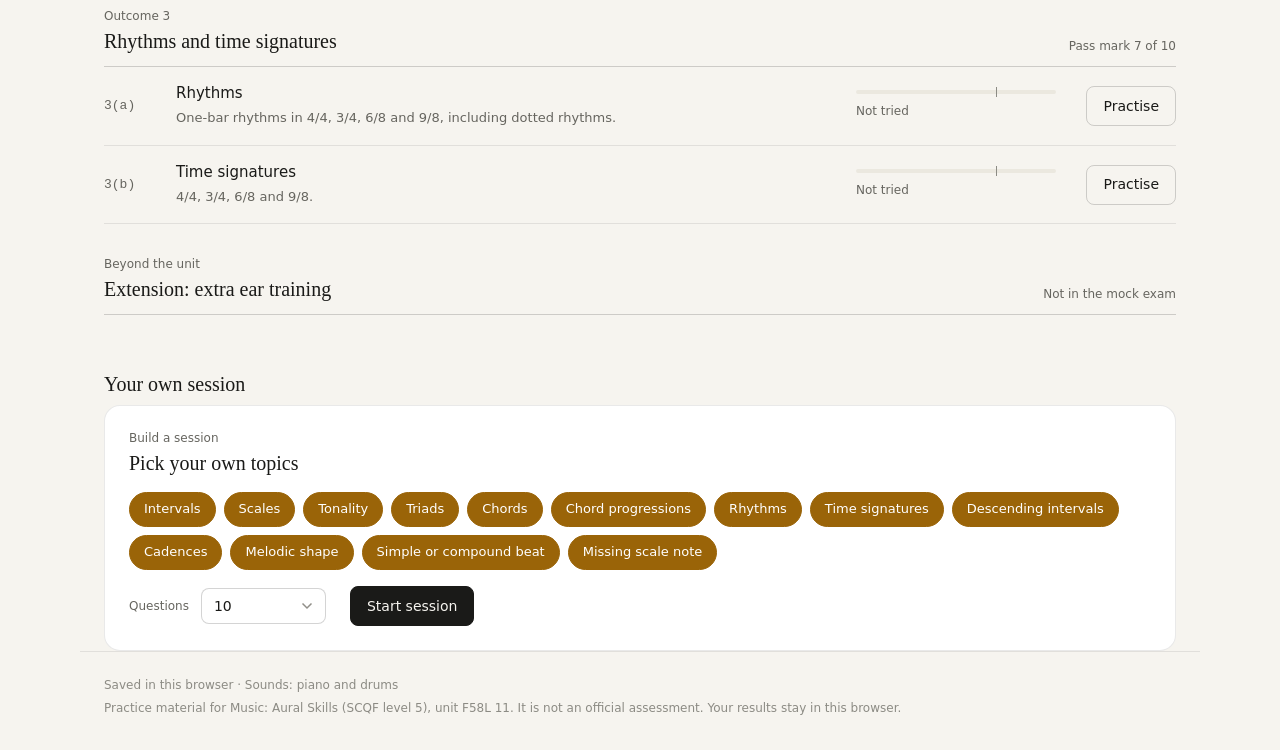
==== commit de2f16a6: "Add files via upload" ====
--- a/index.html
+++ b/index.html
@@ -11,7 +11,7 @@
   <link rel="manifest" href="manifest.webmanifest">
   <link rel="apple-touch-icon" href="icon.svg">
   <script>try{var t=JSON.parse(localStorage.getItem("aural-trainer-progress-v2")).settings.theme;document.documentElement.dataset.theme=t==="light"||t==="dark"?t:"auto"}catch(e){document.documentElement.dataset.theme="auto"}</script>
-  <link rel="stylesheet" href="style.css">
+  <link rel="stylesheet" href="style.css?v=7">
 </head>
 <body>
   <header class="top">
@@ -37,17 +37,18 @@
     <p>Practice material for Music: Aural Skills (SCQF level 5), unit F58L 11. It is not an official assessment. Your results stay in this browser.</p>
   </footer>
 
-  <script src="js/theory.js?v=5"></script>
-  <script src="js/synth.js?v=5"></script>
-  <script src="js/ex_pitch.js?v=5"></script>
-  <script src="js/ex_rhythm.js?v=5"></script>
-  <script src="js/ex_extra.js?v=5"></script>
-  <script src="js/exercises.js?v=5"></script>
-  <script src="js/crib.js?v=5"></script>
-  <script src="js/learning.js?v=5"></script>
-  <script src="js/lessons.js?v=5"></script>
-  <script src="js/progress.js?v=5"></script>
-  <script src="js/plus.js?v=5"></script>
-  <script src="js/app.js?v=5"></script>
+  <script src="js/theory.js?v=7"></script>
+  <script src="js/synth.js?v=7"></script>
+  <script src="js/ex_pitch.js?v=7"></script>
+  <script src="js/ex_rhythm.js?v=7"></script>
+  <script src="js/notation.js?v=7"></script>
+  <script src="js/ex_extra.js?v=7"></script>
+  <script src="js/exercises.js?v=7"></script>
+  <script src="js/crib.js?v=7"></script>
+  <script src="js/learning.js?v=7"></script>
+  <script src="js/lessons.js?v=7"></script>
+  <script src="js/progress.js?v=7"></script>
+  <script src="js/plus.js?v=7"></script>
+  <script src="js/app.js?v=7"></script>
 </body>
 </html>
--- a/style.css
+++ b/style.css
@@ -171,6 +171,12 @@
 .opt.wrong { background: var(--bad-bg); border-color: var(--bad); }
 .opt.wrong .num { color: var(--bad); }
 .opt.dimmed { opacity: .45; }
+.options.pics .opt { padding: 12px 16px; }
+.opt .pic { display: grid; gap: 4px; flex: 1; min-width: 0; }
+.opt .pic .txt { font-size: 13px; color: var(--muted); }
+.rhythm-pic { display: block; width: 100%; max-width: 300px; height: auto; color: var(--fg); }
+.pic-review { color: var(--fg); margin: 8px 0; max-width: 300px; }
+.btn.skip { margin-left: auto; }
 
 .feedback { margin-top: 24px; border-radius: 12px; padding: 20px 24px; border: 1px solid var(--line-hi); }
 .feedback > * + * { margin-top: 8px; }
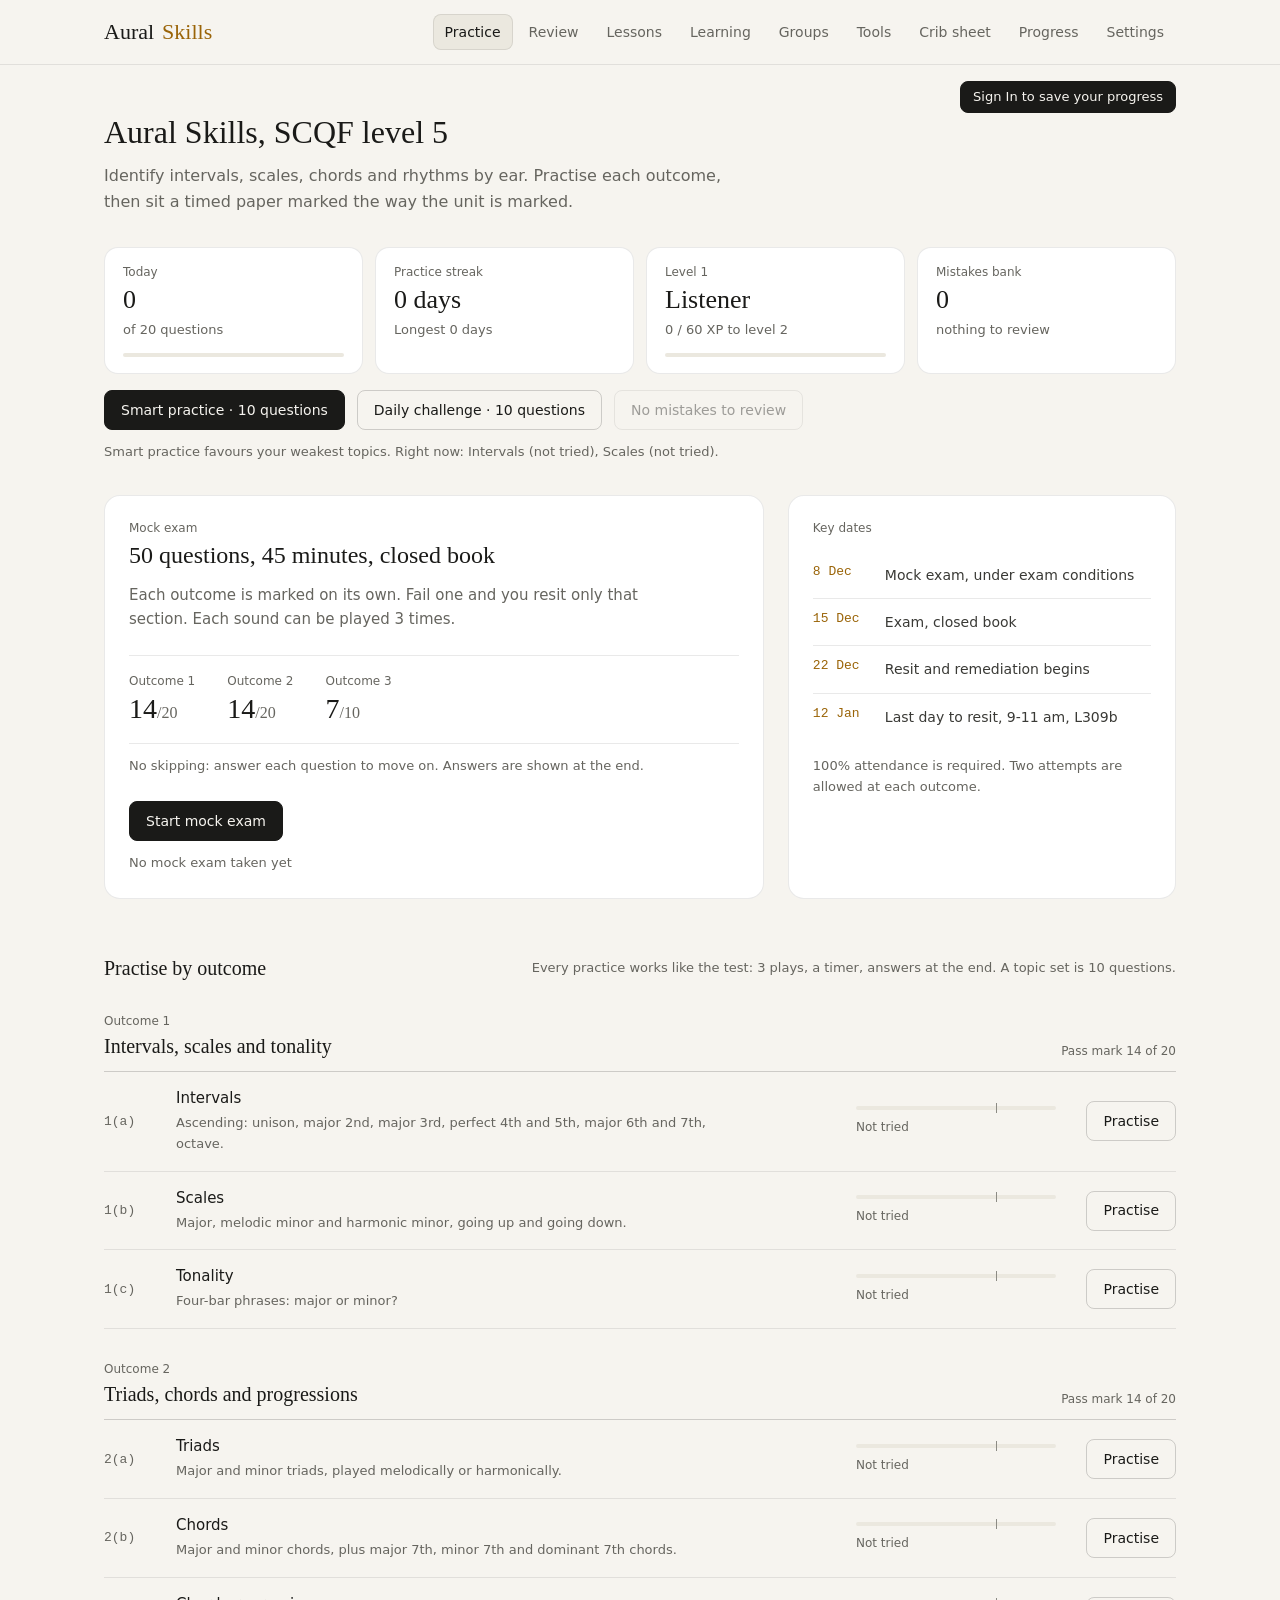
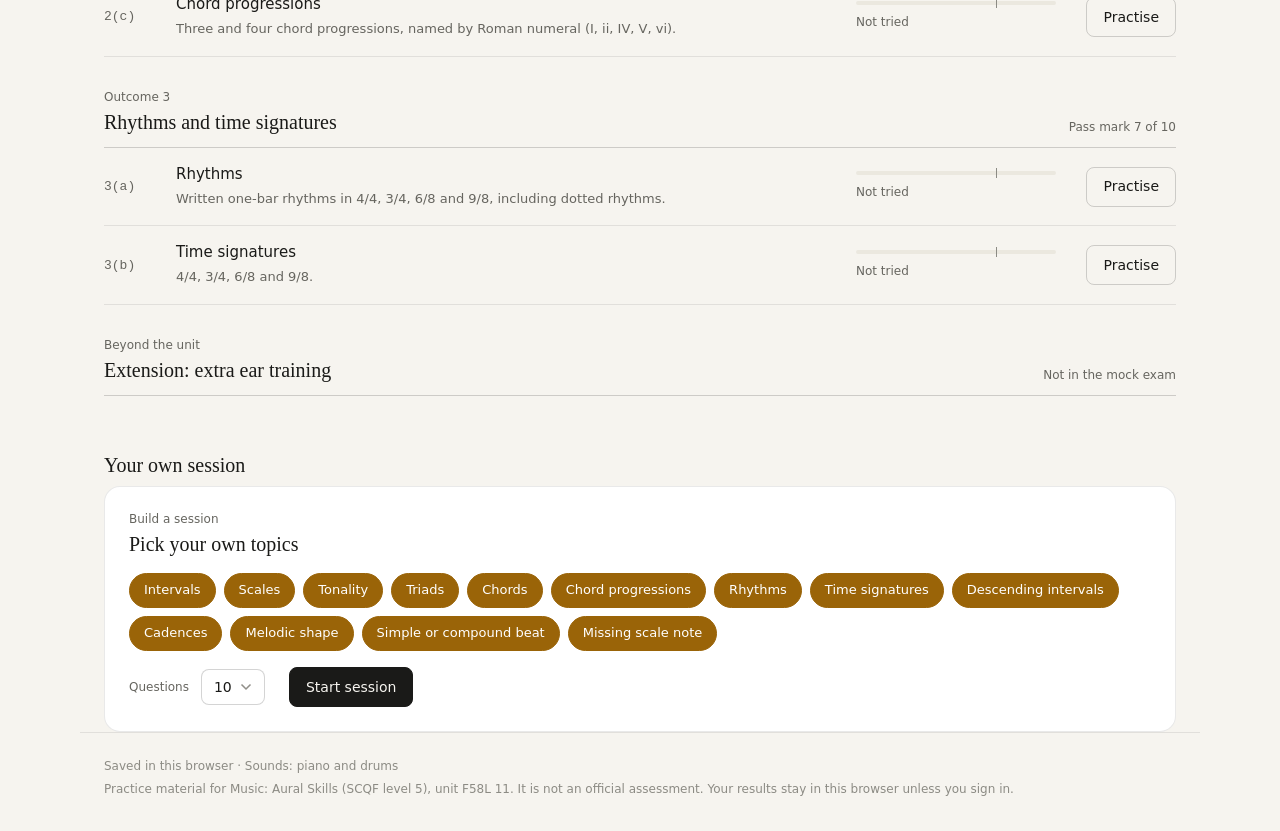
==== commit aac16a4d: "Add files via upload" ====
--- a/index.html
+++ b/index.html
@@ -11,7 +11,7 @@
   <link rel="manifest" href="manifest.webmanifest">
   <link rel="apple-touch-icon" href="icon.svg">
   <script>try{var t=JSON.parse(localStorage.getItem("aural-trainer-progress-v2")).settings.theme;document.documentElement.dataset.theme=t==="light"||t==="dark"?t:"auto"}catch(e){document.documentElement.dataset.theme="auto"}</script>
-  <link rel="stylesheet" href="style.css?v=7">
+  <link rel="stylesheet" href="style.css?v=9">
 </head>
 <body>
   <header class="top">
@@ -34,21 +34,22 @@
 
   <footer class="wrap disclaimer">
     <p id="foot-info">Saved in this browser</p>
-    <p>Practice material for Music: Aural Skills (SCQF level 5), unit F58L 11. It is not an official assessment. Your results stay in this browser.</p>
+    <p>Practice material for Music: Aural Skills (SCQF level 5), unit F58L 11. It is not an official assessment. Your results stay in this browser unless you sign in.</p>
   </footer>
 
-  <script src="js/theory.js?v=7"></script>
-  <script src="js/synth.js?v=7"></script>
-  <script src="js/ex_pitch.js?v=7"></script>
-  <script src="js/ex_rhythm.js?v=7"></script>
-  <script src="js/notation.js?v=7"></script>
-  <script src="js/ex_extra.js?v=7"></script>
-  <script src="js/exercises.js?v=7"></script>
-  <script src="js/crib.js?v=7"></script>
-  <script src="js/learning.js?v=7"></script>
-  <script src="js/lessons.js?v=7"></script>
-  <script src="js/progress.js?v=7"></script>
-  <script src="js/plus.js?v=7"></script>
-  <script src="js/app.js?v=7"></script>
+  <script src="js/theory.js?v=9"></script>
+  <script src="js/synth.js?v=9"></script>
+  <script src="js/ex_pitch.js?v=9"></script>
+  <script src="js/ex_rhythm.js?v=9"></script>
+  <script src="js/notation.js?v=9"></script>
+  <script src="js/ex_extra.js?v=9"></script>
+  <script src="js/exercises.js?v=9"></script>
+  <script src="js/crib.js?v=9"></script>
+  <script src="js/learning.js?v=9"></script>
+  <script src="js/lessons.js?v=9"></script>
+  <script src="js/progress.js?v=9"></script>
+  <script src="js/plus.js?v=9"></script>
+  <script src="js/account.js?v=9"></script>
+  <script src="js/app.js?v=9"></script>
 </body>
 </html>
--- a/style.css
+++ b/style.css
@@ -423,3 +423,30 @@
 .toast { background: var(--fg); color: var(--bg); border-radius: 12px; padding: 12px 16px; display: grid; gap: 2px; font-size: 13px; box-shadow: 0 8px 24px rgba(0, 0, 0, .35); animation: rise .25s var(--ease); transition: opacity .4s; }
 .toast strong { font-weight: 600; }
 .toast.out { opacity: 0; }
+
+/* ---------- accounts ---------- */
+.account-bar { display: flex; align-items: center; justify-content: flex-end; gap: 12px; flex-wrap: wrap; padding-top: 16px; }
+.account-bar[hidden] { display: none; }
+.account { max-width: 520px; display: grid; gap: 16px; }
+.account .lead, .account .alert { margin-bottom: 0; }
+.account-form { display: grid; gap: 16px; }
+.account-form label { display: grid; gap: 4px; }
+.account .actions { margin-top: 0; }
+.account .panel .actions { margin-top: 12px; }
+.account-form .actions { margin-top: 0 !important; }
+.account .offer { border-color: var(--accent); }
+.account .offer p { margin-top: 8px; }
+.account .alert .btn { margin-top: 8px; height: auto; min-height: 32px; }
+.account .unsaved { margin-top: 16px; }
+
+/* ---------- written music, sound hooks, locked menu ---------- */
+.txt.music { display: block; min-width: 0; flex: 1; color: var(--fg); }
+.notation { display: block; max-width: 100%; height: auto; }
+.notation .timesig { font: 700 19px var(--serif); fill: currentColor; }
+.missed .answer { margin: 8px 16px; max-width: 420px; }
+.missed .stage { margin: 12px 16px; }
+.learn-card .hook { font: 500 16px/1.4 var(--serif); color: var(--accent); }
+.learn-card .own { display: grid; gap: 4px; margin-top: 14px; }
+.navbtn:disabled { opacity: .35; cursor: not-allowed; }
+.navbtn:disabled:hover { background: none; color: var(--muted); }
+.quiz .actions + .note { margin-top: 12px; }
